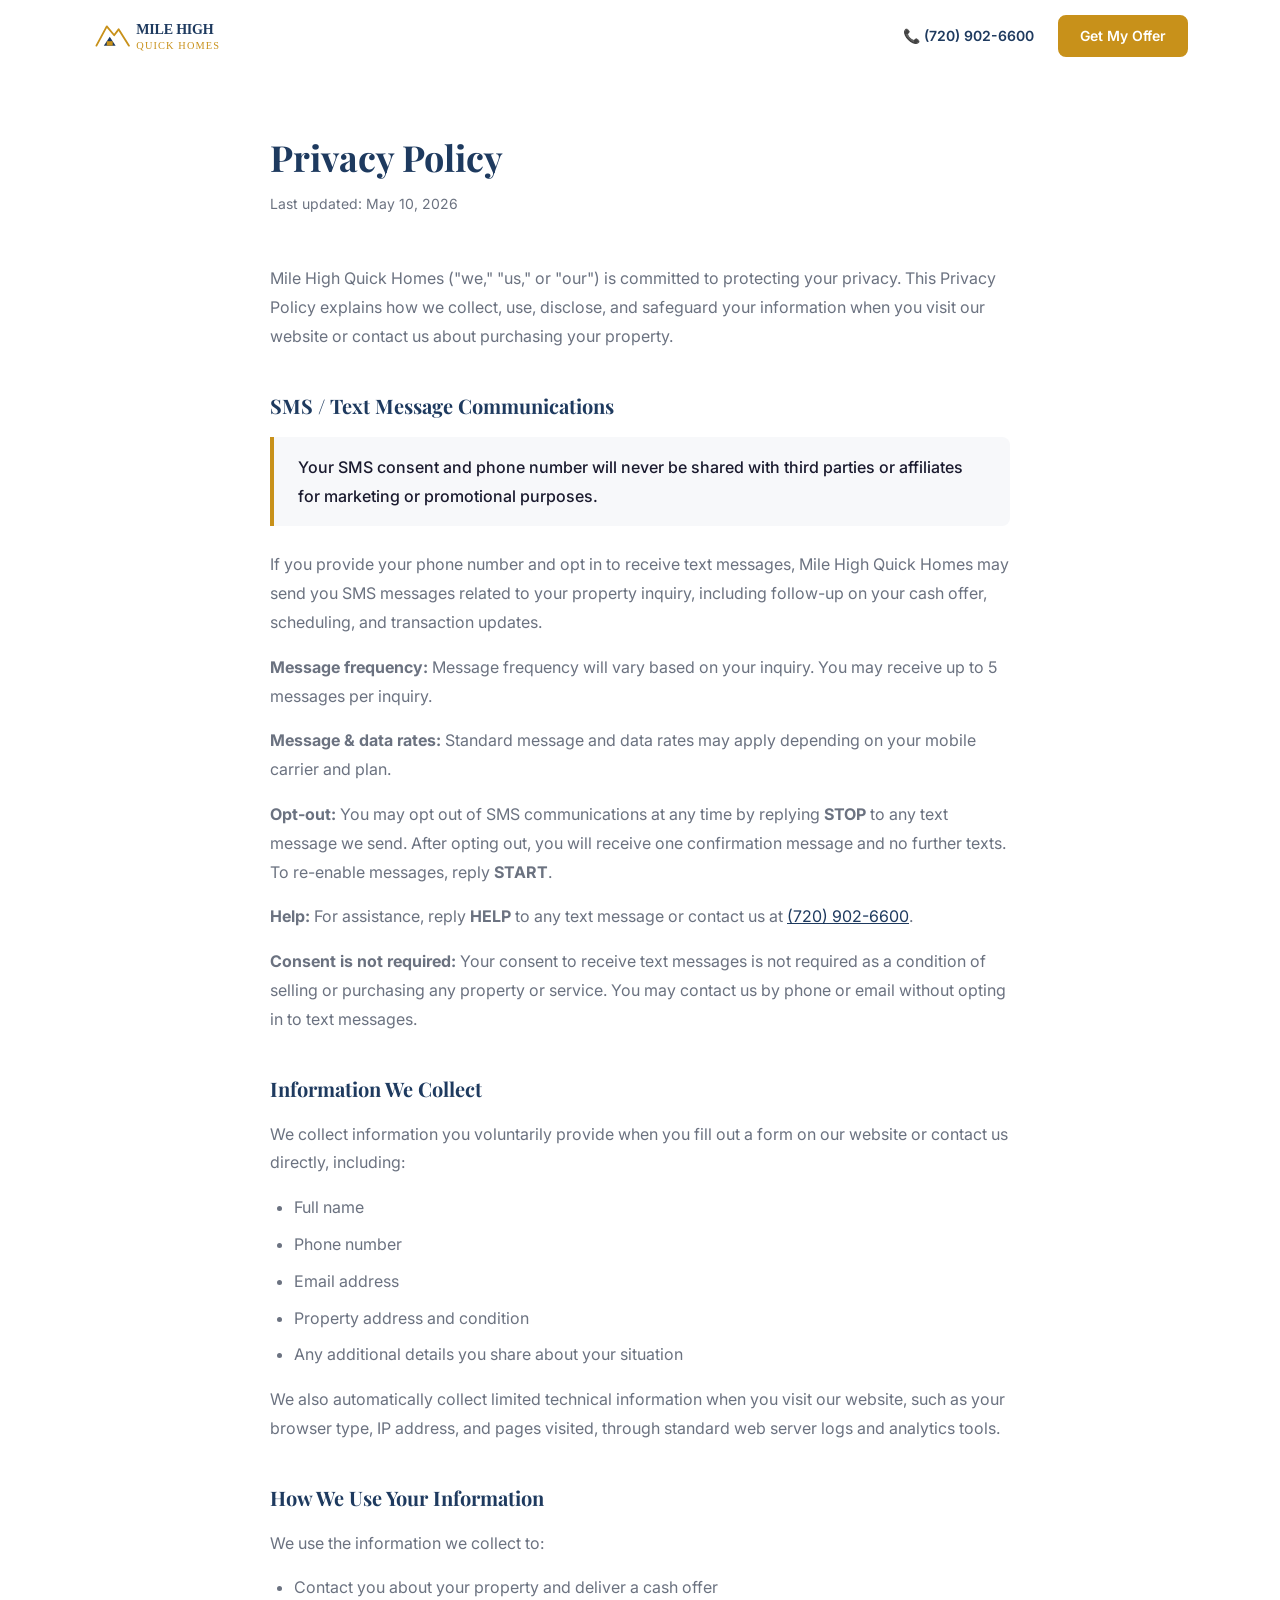
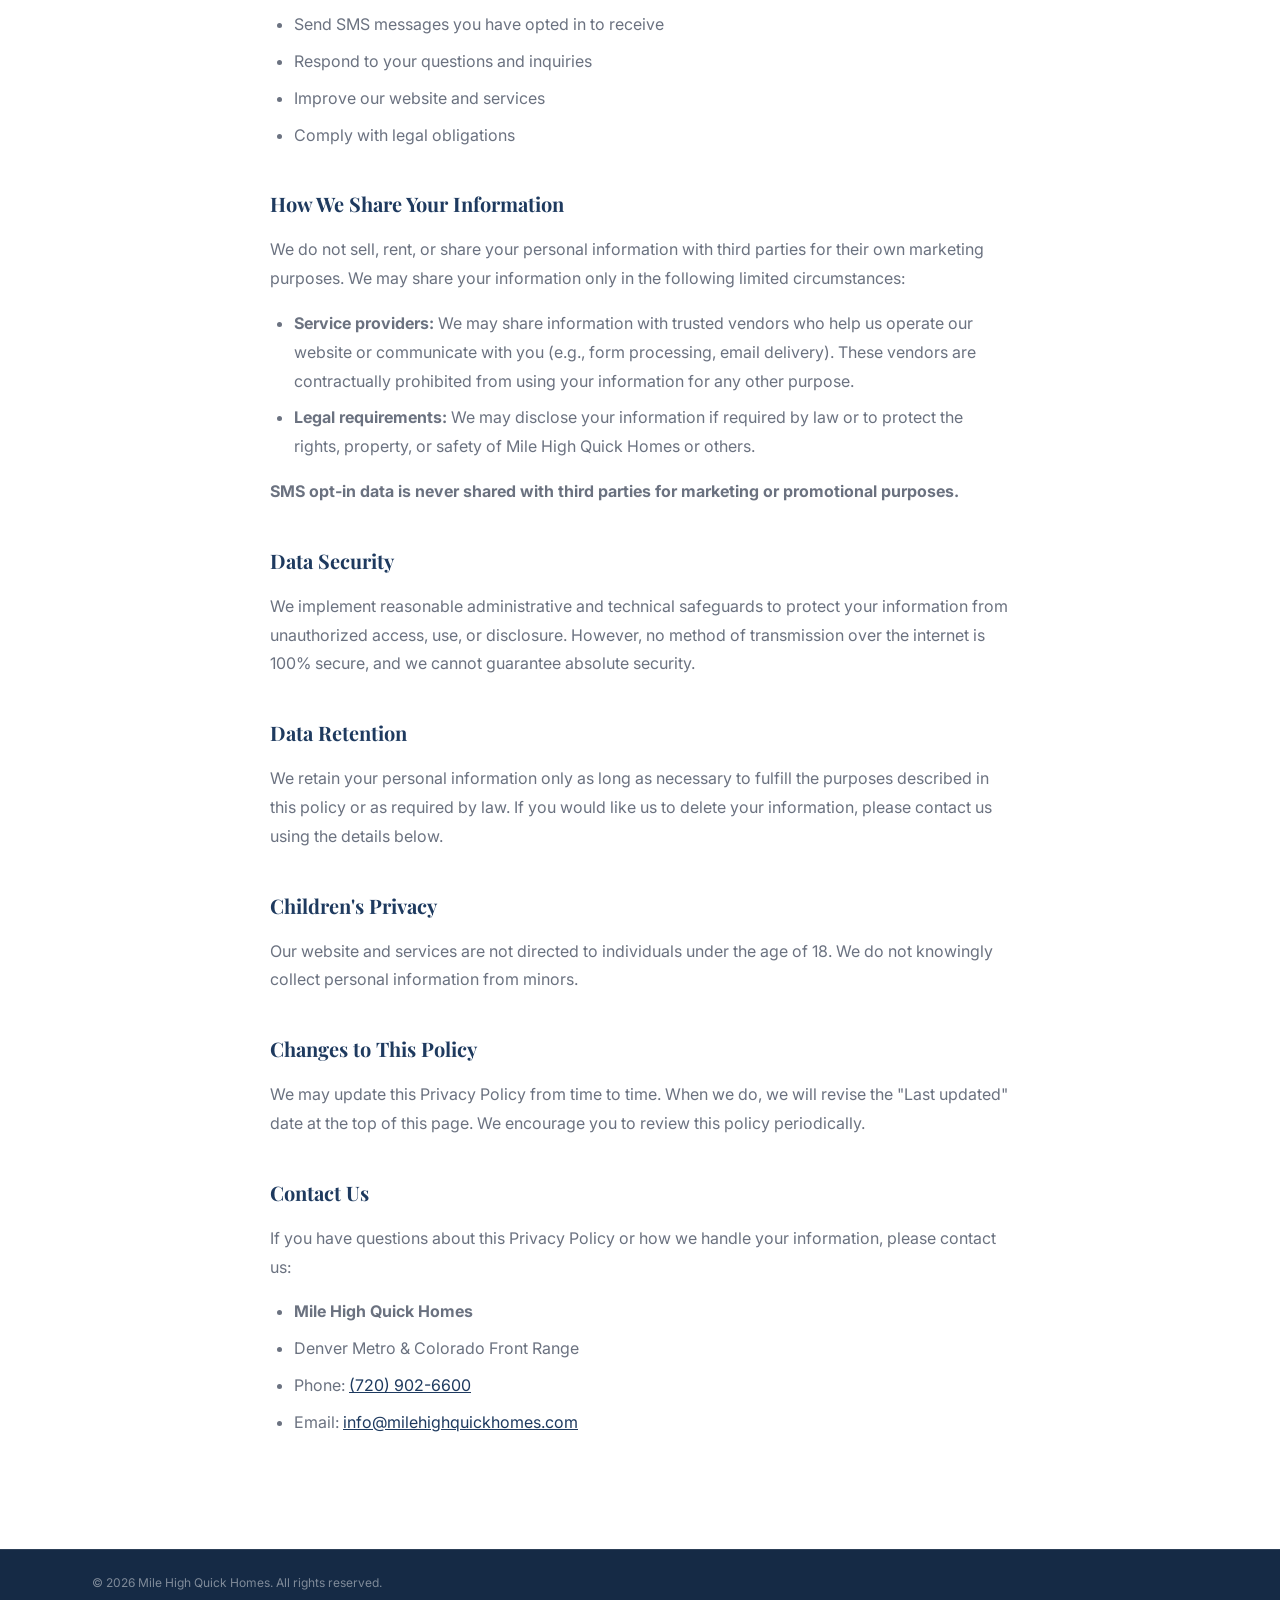
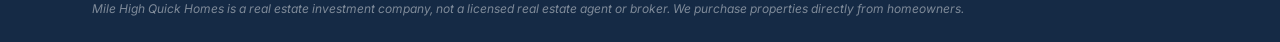
==== privacy-policy.html @ e39b9f35 "Add SMS opt-in checkbox, Privacy Policy, and Terms & Conditions for A2P registration Co-Authored-By:" ====
<!DOCTYPE html>
<html lang="en">
<head>
  <meta charset="UTF-8">
  <meta name="viewport" content="width=device-width, initial-scale=1">

  <title>Privacy Policy | Mile High Quick Homes</title>
  <meta name="description" content="Privacy Policy for Mile High Quick Homes. Learn how we collect, use, and protect your personal information.">
  <meta name="robots" content="noindex, nofollow">

  <link rel="canonical" href="https://www.milehighquickhomes.com/privacy-policy.html">
  <link rel="icon" type="image/png" href="/images/favicon-32x32.png" sizes="32x32">
  <link rel="apple-touch-icon" href="/images/apple-touch-icon.png">

  <link rel="preconnect" href="https://fonts.googleapis.com">
  <link rel="preconnect" href="https://fonts.gstatic.com" crossorigin>
  <link rel="stylesheet" href="https://fonts.googleapis.com/css2?family=Playfair+Display:wght@600;700&family=Inter:wght@400;500;600&display=swap">

  <link rel="stylesheet" href="css/reset.css">
  <link rel="stylesheet" href="css/variables.css">
  <link rel="stylesheet" href="css/main.css">

  <style>
    .policy-page {
      padding-top: calc(var(--nav-height) + var(--space-16));
      padding-bottom: var(--space-24);
    }

    .policy-content {
      max-width: 740px;
      margin-inline: auto;
    }

    .policy-content h1 {
      font-family: var(--font-heading);
      font-size: var(--text-4xl);
      color: var(--color-primary);
      margin-bottom: var(--space-3);
      line-height: 1.2;
    }

    .policy-content .last-updated {
      font-size: var(--text-sm);
      color: var(--color-text-light);
      margin-bottom: var(--space-12);
    }

    .policy-content h2 {
      font-family: var(--font-heading);
      font-size: var(--text-xl);
      color: var(--color-primary);
      margin-top: var(--space-10);
      margin-bottom: var(--space-4);
    }

    .policy-content p,
    .policy-content li {
      font-size: var(--text-base);
      color: var(--color-text-light);
      line-height: 1.8;
      margin-bottom: var(--space-4);
    }

    .policy-content ul {
      padding-left: var(--space-6);
      margin-bottom: var(--space-4);
    }

    .policy-content li {
      margin-bottom: var(--space-2);
    }

    .policy-content a {
      color: var(--color-primary);
      text-decoration: underline;
    }

    .policy-highlight {
      background-color: var(--color-bg-alt);
      border-left: 4px solid var(--color-accent);
      padding: var(--space-4) var(--space-6);
      border-radius: 0 var(--radius-md) var(--radius-md) 0;
      margin-bottom: var(--space-6);
    }

    .policy-highlight p {
      margin-bottom: 0;
      font-weight: 500;
      color: var(--color-text);
    }
  </style>
</head>

<body>

  <header id="main-nav" class="nav">
    <div class="container nav__inner">
      <a href="/" class="nav__logo">
        <img src="images/logo.svg" alt="Mile High Quick Homes logo" width="200" height="48">
      </a>
      <div class="nav__spacer"></div>
      <a href="tel:+17209026600" class="nav__phone" aria-label="Call us at 720-902-6600">
        📞&nbsp;(720) 902-6600
      </a>
      <a href="/#get-offer" class="btn btn--primary nav__cta">Get My Offer</a>
    </div>
  </header>

  <main>
    <div class="policy-page">
      <div class="container">
        <div class="policy-content">

          <h1>Privacy Policy</h1>
          <p class="last-updated">Last updated: May 10, 2026</p>

          <p>Mile High Quick Homes ("we," "us," or "our") is committed to protecting your privacy. This Privacy Policy explains how we collect, use, disclose, and safeguard your information when you visit our website or contact us about purchasing your property.</p>

          <!-- ── SMS CONSENT ── -->
          <h2>SMS / Text Message Communications</h2>

          <div class="policy-highlight">
            <p>Your SMS consent and phone number will never be shared with third parties or affiliates for marketing or promotional purposes.</p>
          </div>

          <p>If you provide your phone number and opt in to receive text messages, Mile High Quick Homes may send you SMS messages related to your property inquiry, including follow-up on your cash offer, scheduling, and transaction updates.</p>

          <p><strong>Message frequency:</strong> Message frequency will vary based on your inquiry. You may receive up to 5 messages per inquiry.</p>

          <p><strong>Message &amp; data rates:</strong> Standard message and data rates may apply depending on your mobile carrier and plan.</p>

          <p><strong>Opt-out:</strong> You may opt out of SMS communications at any time by replying <strong>STOP</strong> to any text message we send. After opting out, you will receive one confirmation message and no further texts. To re-enable messages, reply <strong>START</strong>.</p>

          <p><strong>Help:</strong> For assistance, reply <strong>HELP</strong> to any text message or contact us at <a href="tel:+17209026600">(720) 902-6600</a>.</p>

          <p><strong>Consent is not required:</strong> Your consent to receive text messages is not required as a condition of selling or purchasing any property or service. You may contact us by phone or email without opting in to text messages.</p>

          <!-- ── DATA COLLECTED ── -->
          <h2>Information We Collect</h2>

          <p>We collect information you voluntarily provide when you fill out a form on our website or contact us directly, including:</p>

          <ul>
            <li>Full name</li>
            <li>Phone number</li>
            <li>Email address</li>
            <li>Property address and condition</li>
            <li>Any additional details you share about your situation</li>
          </ul>

          <p>We also automatically collect limited technical information when you visit our website, such as your browser type, IP address, and pages visited, through standard web server logs and analytics tools.</p>

          <!-- ── HOW WE USE IT ── -->
          <h2>How We Use Your Information</h2>

          <p>We use the information we collect to:</p>

          <ul>
            <li>Contact you about your property and deliver a cash offer</li>
            <li>Send SMS messages you have opted in to receive</li>
            <li>Respond to your questions and inquiries</li>
            <li>Improve our website and services</li>
            <li>Comply with legal obligations</li>
          </ul>

          <!-- ── SHARING ── -->
          <h2>How We Share Your Information</h2>

          <p>We do not sell, rent, or share your personal information with third parties for their own marketing purposes. We may share your information only in the following limited circumstances:</p>

          <ul>
            <li><strong>Service providers:</strong> We may share information with trusted vendors who help us operate our website or communicate with you (e.g., form processing, email delivery). These vendors are contractually prohibited from using your information for any other purpose.</li>
            <li><strong>Legal requirements:</strong> We may disclose your information if required by law or to protect the rights, property, or safety of Mile High Quick Homes or others.</li>
          </ul>

          <p><strong>SMS opt-in data is never shared with third parties for marketing or promotional purposes.</strong></p>

          <!-- ── DATA SECURITY ── -->
          <h2>Data Security</h2>

          <p>We implement reasonable administrative and technical safeguards to protect your information from unauthorized access, use, or disclosure. However, no method of transmission over the internet is 100% secure, and we cannot guarantee absolute security.</p>

          <!-- ── RETENTION ── -->
          <h2>Data Retention</h2>

          <p>We retain your personal information only as long as necessary to fulfill the purposes described in this policy or as required by law. If you would like us to delete your information, please contact us using the details below.</p>

          <!-- ── CHILDREN ── -->
          <h2>Children's Privacy</h2>

          <p>Our website and services are not directed to individuals under the age of 18. We do not knowingly collect personal information from minors.</p>

          <!-- ── CHANGES ── -->
          <h2>Changes to This Policy</h2>

          <p>We may update this Privacy Policy from time to time. When we do, we will revise the "Last updated" date at the top of this page. We encourage you to review this policy periodically.</p>

          <!-- ── CONTACT ── -->
          <h2>Contact Us</h2>

          <p>If you have questions about this Privacy Policy or how we handle your information, please contact us:</p>

          <ul>
            <li><strong>Mile High Quick Homes</strong></li>
            <li>Denver Metro &amp; Colorado Front Range</li>
            <li>Phone: <a href="tel:+17209026600">(720) 902-6600</a></li>
            <li>Email: <a href="mailto:info@milehighquickhomes.com">info@milehighquickhomes.com</a></li>
          </ul>

        </div>
      </div>
    </div>
  </main>

  <footer class="footer">
    <div class="footer__bottom">
      <div class="container">
        <p>&copy; 2026 Mile High Quick Homes. All rights reserved.</p>
        <p class="footer__disclaimer">
          Mile High Quick Homes is a real estate investment company, not a licensed real estate agent or broker.
          We purchase properties directly from homeowners.
        </p>
      </div>
    </div>
  </footer>

</body>
</html>
---- css/variables.css ----
:root {
  /* Brand Colors */
  --color-primary:       #1E3A5F;
  --color-primary-dark:  #152A45;
  --color-accent:        #C8911A;
  --color-accent-dark:   #A87516;
  --color-accent-light:  #E8B84B;

  /* Neutral Colors */
  --color-text:          #1A1A2E;
  --color-text-light:    #6B7280;
  --color-text-inverse:  #FFFFFF;
  --color-bg:            #FFFFFF;
  --color-bg-alt:        #F7F8FA;
  --color-bg-dark:       #1E3A5F;
  --color-border:        #E5E7EB;
  --color-success:       #15803D;
  --color-error:         #DC2626;

  /* Typography */
  --font-heading: 'Playfair Display', Georgia, 'Times New Roman', serif;
  --font-body:    'Inter', system-ui, -apple-system, BlinkMacSystemFont, sans-serif;

  /* Font Sizes */
  --text-xs:   0.75rem;
  --text-sm:   0.875rem;
  --text-base: 1rem;
  --text-lg:   1.125rem;
  --text-xl:   1.25rem;
  --text-2xl:  1.5rem;
  --text-3xl:  1.875rem;
  --text-4xl:  2.25rem;
  --text-5xl:  3rem;
  --text-6xl:  3.75rem;

  /* Spacing */
  --space-1:  0.25rem;
  --space-2:  0.5rem;
  --space-3:  0.75rem;
  --space-4:  1rem;
  --space-5:  1.25rem;
  --space-6:  1.5rem;
  --space-8:  2rem;
  --space-10: 2.5rem;
  --space-12: 3rem;
  --space-16: 4rem;
  --space-20: 5rem;
  --space-24: 6rem;

  /* Layout */
  --container-max: 1160px;
  --nav-height:    72px;

  /* Shadows */
  --shadow-sm:  0 1px 3px rgba(0, 0, 0, 0.08);
  --shadow-md:  0 4px 16px rgba(0, 0, 0, 0.10);
  --shadow-lg:  0 8px 32px rgba(0, 0, 0, 0.14);
  --shadow-xl:  0 16px 48px rgba(0, 0, 0, 0.18);

  /* Border Radius */
  --radius-sm: 4px;
  --radius-md: 8px;
  --radius-lg: 12px;
  --radius-xl: 20px;

  /* Transitions */
  --transition-fast: 0.15s ease;
  --transition:      0.25s ease;
  --transition-slow: 0.4s ease;
}
---- css/main.css ----
/* ============================================================
   BASE STYLES
   ============================================================ */

body {
  font-family: var(--font-body);
  font-size: var(--text-base);
  color: var(--color-text);
  background-color: var(--color-bg);
}

/* ============================================================
   LAYOUT UTILITIES
   ============================================================ */

.container {
  width: 100%;
  max-width: var(--container-max);
  margin-inline: auto;
  padding-inline: var(--space-6);
}

@media (min-width: 768px) {
  .container {
    padding-inline: var(--space-8);
  }
}

.section {
  padding-block: var(--space-16);
}

@media (min-width: 768px) {
  .section {
    padding-block: var(--space-24);
  }
}

.section--alt {
  background-color: var(--color-bg-alt);
}

.section--dark {
  background-color: var(--color-primary);
  color: var(--color-text-inverse);
}

/* ============================================================
   TYPOGRAPHY
   ============================================================ */

.section-title {
  font-family: var(--font-heading);
  font-size: var(--text-3xl);
  font-weight: 700;
  color: var(--color-primary);
  text-align: center;
  line-height: 1.2;
  margin-bottom: var(--space-4);
}

.section-title--light {
  color: var(--color-text-inverse);
}

@media (min-width: 768px) {
  .section-title {
    font-size: var(--text-4xl);
  }
}

.section-subtitle {
  font-size: var(--text-lg);
  color: var(--color-text-light);
  text-align: center;
  max-width: 600px;
  margin-inline: auto;
  margin-bottom: var(--space-12);
}

.section-subtitle--light {
  color: rgba(255, 255, 255, 0.8);
}

.section-subtitle a {
  color: var(--color-accent-light);
}

.visually-hidden {
  position: absolute;
  width: 1px;
  height: 1px;
  padding: 0;
  margin: -1px;
  overflow: hidden;
  clip: rect(0, 0, 0, 0);
  white-space: nowrap;
  border: 0;
}

/* ============================================================
   BUTTONS
   ============================================================ */

.btn {
  display: inline-flex;
  align-items: center;
  justify-content: center;
  gap: var(--space-2);
  padding: var(--space-4) var(--space-8);
  border-radius: var(--radius-md);
  font-family: var(--font-body);
  font-size: var(--text-base);
  font-weight: 600;
  line-height: 1;
  text-decoration: none;
  cursor: pointer;
  border: 2px solid transparent;
  transition: background-color var(--transition), color var(--transition),
              border-color var(--transition), box-shadow var(--transition),
              transform var(--transition-fast);
  white-space: nowrap;
}

.btn:hover {
  transform: translateY(-2px);
  box-shadow: var(--shadow-md);
}

.btn:active {
  transform: translateY(0);
}

.btn--primary {
  background-color: var(--color-accent);
  color: white;
  border-color: var(--color-accent);
}

.btn--primary:hover {
  background-color: var(--color-accent-dark);
  border-color: var(--color-accent-dark);
}

.btn--outline {
  background-color: transparent;
  color: white;
  border-color: rgba(255, 255, 255, 0.6);
}

.btn--outline:hover {
  background-color: white;
  color: var(--color-primary);
  border-color: white;
}

.btn--full {
  display: flex;
  width: 100%;
}

.btn--large {
  padding: var(--space-5) var(--space-8);
  font-size: var(--text-lg);
}

/* ============================================================
   NAVIGATION
   ============================================================ */

.nav {
  position: fixed;
  top: 0;
  left: 0;
  right: 0;
  z-index: 100;
  height: var(--nav-height);
  background-color: white;
  border-bottom: 1px solid transparent;
  transition: border-color var(--transition), box-shadow var(--transition);
}

.nav.scrolled {
  border-bottom-color: var(--color-border);
  box-shadow: var(--shadow-sm);
}

.nav__inner {
  height: 100%;
  display: flex;
  align-items: center;
  gap: var(--space-6);
}

.nav__logo {
  flex-shrink: 0;
  line-height: 0;
}

.nav__logo img {
  height: 40px;
  width: auto;
}

.nav__links {
  display: none;
  gap: var(--space-6);
  margin-left: var(--space-4);
}

@media (min-width: 1024px) {
  .nav__links {
    display: flex;
  }
}

.nav__links a {
  font-size: var(--text-sm);
  font-weight: 500;
  color: var(--color-text);
  text-decoration: none;
  transition: color var(--transition-fast);
}

.nav__links a:hover {
  color: var(--color-primary);
}

.nav__spacer {
  flex: 1;
}

.nav__phone {
  display: none;
  font-weight: 600;
  font-size: var(--text-sm);
  color: var(--color-primary);
  text-decoration: none;
  gap: var(--space-2);
  align-items: center;
  white-space: nowrap;
}

@media (min-width: 768px) {
  .nav__phone {
    display: flex;
  }
}

.nav__cta {
  display: none;
  padding: var(--space-3) var(--space-5);
  font-size: var(--text-sm);
}

@media (min-width: 640px) {
  .nav__cta {
    display: inline-flex;
  }
}

.nav__hamburger {
  display: flex;
  flex-direction: column;
  gap: 5px;
  background: none;
  border: none;
  cursor: pointer;
  padding: var(--space-2);
  margin-left: auto;
}

@media (min-width: 1024px) {
  .nav__hamburger {
    display: none;
  }
}

.nav__hamburger span {
  display: block;
  width: 24px;
  height: 2px;
  background-color: var(--color-primary);
  border-radius: 2px;
  transition: transform var(--transition), opacity var(--transition);
}

/* ============================================================
   MOBILE NAV OVERLAY
   ============================================================ */

.nav-overlay {
  position: fixed;
  inset: 0;
  z-index: 200;
  background-color: var(--color-primary);
  display: flex;
  flex-direction: column;
  align-items: center;
  justify-content: center;
  gap: var(--space-6);
  padding: var(--space-8);
  opacity: 0;
  visibility: hidden;
  pointer-events: none;
  transform: translateY(-8px);
  transition: opacity var(--transition), transform var(--transition),
              visibility 0s var(--transition);
}

.nav-overlay.is-open {
  opacity: 1;
  visibility: visible;
  pointer-events: all;
  transform: translateY(0);
  transition: opacity var(--transition), transform var(--transition),
              visibility 0s;
}

.nav-overlay__close {
  position: absolute;
  top: var(--space-6);
  right: var(--space-6);
  background: none;
  border: none;
  color: white;
  font-size: var(--text-2xl);
  cursor: pointer;
  line-height: 1;
  padding: var(--space-2);
}

.nav-overlay__links {
  display: flex;
  flex-direction: column;
  align-items: center;
  gap: var(--space-6);
  list-style: none;
}

.nav-overlay__links a {
  font-family: var(--font-heading);
  font-size: var(--text-2xl);
  color: white;
  text-decoration: none;
  transition: color var(--transition-fast);
}

.nav-overlay__links a:hover {
  color: var(--color-accent-light);
}

.nav-overlay__phone {
  font-size: var(--text-xl);
  color: var(--color-accent-light);
  font-weight: 600;
  text-decoration: none;
  margin-top: var(--space-4);
}

/* ============================================================
   HERO SECTION
   ============================================================ */

.hero {
  min-height: 100vh;
  padding-top: calc(var(--nav-height) + var(--space-12));
  padding-bottom: var(--space-16);
  background: linear-gradient(150deg, #0d2240 0%, #1E3A5F 45%, #1a4a8a 100%);
  position: relative;
  overflow: hidden;
  display: flex;
  align-items: center;
}

.hero::before {
  content: '';
  position: absolute;
  inset: 0;
  background: url('../images/hero-bg.jpg') center/cover no-repeat;
  opacity: 0.15;
}

.hero__inner {
  position: relative;
  z-index: 1;
  display: grid;
  gap: var(--space-12);
  align-items: center;
}

@media (min-width: 1024px) {
  .hero__inner {
    grid-template-columns: 1fr 480px;
    gap: var(--space-16);
  }
}

.hero__content {
  color: white;
}

.hero__eyebrow {
  display: inline-block;
  background-color: var(--color-accent);
  color: white;
  font-size: var(--text-sm);
  font-weight: 600;
  letter-spacing: 0.08em;
  text-transform: uppercase;
  padding: var(--space-1) var(--space-4);
  border-radius: var(--radius-sm);
  margin-bottom: var(--space-4);
}

.hero__title {
  font-family: var(--font-heading);
  font-size: var(--text-4xl);
  font-weight: 700;
  line-height: 1.15;
  margin-bottom: var(--space-6);
  color: white;
}

@media (min-width: 768px) {
  .hero__title {
    font-size: var(--text-5xl);
  }
}

@media (min-width: 1024px) {
  .hero__title {
    font-size: var(--text-6xl);
  }
}

.hero__subtitle {
  font-size: var(--text-lg);
  color: rgba(255, 255, 255, 0.85);
  line-height: 1.6;
  margin-bottom: var(--space-8);
  max-width: 560px;
}

.hero__badges {
  display: flex;
  flex-wrap: wrap;
  gap: var(--space-3);
  margin-top: var(--space-8);
}

.badge {
  display: inline-flex;
  align-items: center;
  gap: var(--space-2);
  background-color: rgba(255, 255, 255, 0.12);
  color: white;
  border: 1px solid rgba(255, 255, 255, 0.25);
  border-radius: var(--radius-xl);
  padding: var(--space-2) var(--space-4);
  font-size: var(--text-sm);
  font-weight: 500;
  backdrop-filter: blur(4px);
}

/* Hero form card */
.hero__form-card {
  background-color: white;
  border-radius: var(--radius-xl);
  padding: var(--space-8);
  box-shadow: var(--shadow-xl);
}

.hero__form-title {
  font-family: var(--font-heading);
  font-size: var(--text-xl);
  color: var(--color-primary);
  margin-bottom: var(--space-2);
  text-align: center;
}

.hero__form-subtitle {
  font-size: var(--text-sm);
  color: var(--color-text-light);
  text-align: center;
  margin-bottom: var(--space-6);
}

/* ============================================================
   FORMS (shared)
   ============================================================ */

.form-group {
  margin-bottom: var(--space-4);
}

.form-label {
  display: block;
  font-size: var(--text-sm);
  font-weight: 600;
  color: var(--color-text);
  margin-bottom: var(--space-2);
}

.form-label--light {
  color: rgba(255, 255, 255, 0.9);
}

.form-input {
  width: 100%;
  padding: var(--space-4);
  border: 1.5px solid var(--color-border);
  border-radius: var(--radius-md);
  font-size: var(--text-base);
  color: var(--color-text);
  background-color: white;
  transition: border-color var(--transition-fast), box-shadow var(--transition-fast);
  -webkit-appearance: none;
}

.form-input:focus {
  outline: none;
  border-color: var(--color-primary);
  box-shadow: 0 0 0 3px rgba(30, 58, 95, 0.12);
}

.form-input::placeholder {
  color: #9CA3AF;
}

.form-select {
  cursor: pointer;
  background-image: url("data:image/svg+xml,%3Csvg xmlns='http://www.w3.org/2000/svg' viewBox='0 0 20 20' fill='%236B7280'%3E%3Cpath fill-rule='evenodd' d='M5.23 7.21a.75.75 0 011.06.02L10 11.168l3.71-3.938a.75.75 0 111.08 1.04l-4.25 4.5a.75.75 0 01-1.08 0l-4.25-4.5a.75.75 0 01.02-1.06z' clip-rule='evenodd'/%3E%3C/svg%3E");
  background-repeat: no-repeat;
  background-position: right var(--space-4) center;
  background-size: 18px;
  padding-right: var(--space-10);
}

.form-textarea {
  min-height: 100px;
  resize: vertical;
}

.form-row {
  display: grid;
  gap: var(--space-4);
}

@media (min-width: 640px) {
  .form-row {
    grid-template-columns: 1fr 1fr;
  }
}

.form-error {
  display: block;
  margin-top: var(--space-3);
  font-size: var(--text-sm);
  color: var(--color-error);
  padding: var(--space-3) var(--space-4);
  background-color: #FEF2F2;
  border-radius: var(--radius-md);
  border: 1px solid #FECACA;
}

.form-error--light a,
.form-error--light {
  color: #FCA5A5;
  background-color: rgba(220, 38, 38, 0.12);
  border-color: rgba(220, 38, 38, 0.3);
}

.form-privacy {
  margin-top: var(--space-4);
  font-size: var(--text-xs);
  color: rgba(255, 255, 255, 0.55);
  text-align: center;
}

.optional {
  font-weight: 400;
  color: var(--color-text-light);
  font-size: var(--text-xs);
}

.form-group--checkbox {
  margin-bottom: var(--space-4);
}

.form-checkbox-label {
  display: flex;
  align-items: flex-start;
  gap: var(--space-3);
  cursor: pointer;
  font-size: var(--text-xs);
  color: var(--color-text-light);
  line-height: 1.5;
}

.form-checkbox-label--light {
  color: rgba(255, 255, 255, 0.65);
}

.form-checkbox {
  flex-shrink: 0;
  width: 16px;
  height: 16px;
  margin-top: 2px;
  accent-color: var(--color-accent);
  cursor: pointer;
}

/* ============================================================
   HOW IT WORKS
   ============================================================ */

.steps {
  display: grid;
  gap: var(--space-8);
  position: relative;
}

@media (min-width: 768px) {
  .steps {
    grid-template-columns: repeat(3, 1fr);
    gap: var(--space-6);
  }

  .steps::before {
    content: '';
    position: absolute;
    top: 28px;
    left: calc(16.67% + 20px);
    right: calc(16.67% + 20px);
    height: 2px;
    background: linear-gradient(to right, var(--color-accent), var(--color-accent));
    z-index: 0;
  }
}

.step {
  text-align: center;
  padding: var(--space-6);
  position: relative;
  z-index: 1;
}

.step__number {
  width: 56px;
  height: 56px;
  border-radius: 50%;
  background-color: var(--color-accent);
  color: white;
  font-size: var(--text-2xl);
  font-weight: 700;
  font-family: var(--font-heading);
  display: flex;
  align-items: center;
  justify-content: center;
  margin: 0 auto var(--space-5);
  box-shadow: 0 0 0 6px rgba(200, 145, 26, 0.15);
}

.step h3 {
  font-family: var(--font-heading);
  font-size: var(--text-xl);
  color: var(--color-primary);
  margin-bottom: var(--space-3);
}

.step p {
  color: var(--color-text-light);
  line-height: 1.6;
}

/* ============================================================
   WHY CHOOSE US
   ============================================================ */

.benefits {
  display: grid;
  gap: var(--space-5);
  margin-bottom: var(--space-16);
}

@media (min-width: 640px) {
  .benefits {
    grid-template-columns: repeat(2, 1fr);
  }
}

@media (min-width: 1024px) {
  .benefits {
    grid-template-columns: repeat(3, 1fr);
  }
}

.benefit-card {
  background-color: white;
  border-radius: var(--radius-lg);
  padding: var(--space-6);
  box-shadow: var(--shadow-sm);
  border: 1px solid var(--color-border);
  transition: box-shadow var(--transition), transform var(--transition);
}

.benefit-card:hover {
  box-shadow: var(--shadow-md);
  transform: translateY(-2px);
}

.benefit-card__icon {
  font-size: 2rem;
  margin-bottom: var(--space-4);
}

.benefit-card h3 {
  font-family: var(--font-heading);
  font-size: var(--text-lg);
  color: var(--color-primary);
  margin-bottom: var(--space-3);
}

.benefit-card p {
  font-size: var(--text-sm);
  color: var(--color-text-light);
  line-height: 1.6;
}

/* Comparison table */
.comparison-heading {
  font-family: var(--font-heading);
  font-size: var(--text-2xl);
  color: var(--color-primary);
  text-align: center;
  margin-bottom: var(--space-6);
}

.comparison-wrapper {
  overflow-x: auto;
  border-radius: var(--radius-lg);
  box-shadow: var(--shadow-md);
  border: 1px solid var(--color-border);
}

.comparison {
  width: 100%;
  border-collapse: collapse;
  font-size: var(--text-sm);
  background-color: white;
}

.comparison th,
.comparison td {
  padding: var(--space-4) var(--space-5);
  text-align: left;
  border-bottom: 1px solid var(--color-border);
}

.comparison thead th {
  background-color: var(--color-bg-alt);
  font-weight: 700;
  color: var(--color-text);
  font-size: var(--text-base);
  white-space: nowrap;
}

.comparison tbody tr:last-child td {
  border-bottom: none;
}

.comparison tbody tr:hover td {
  background-color: var(--color-bg-alt);
}

.comparison__highlight {
  background-color: rgba(30, 58, 95, 0.04) !important;
  color: var(--color-primary);
  font-weight: 600;
}

.comparison thead .comparison__highlight {
  background-color: var(--color-primary) !important;
  color: white;
}

/* ============================================================
   TESTIMONIALS
   ============================================================ */

.testimonials {
  display: grid;
  gap: var(--space-6);
  margin-bottom: var(--space-12);
}

@media (min-width: 768px) {
  .testimonials {
    grid-template-columns: repeat(3, 1fr);
  }
}

.testimonial {
  background-color: white;
  border-radius: var(--radius-lg);
  padding: var(--space-8);
  box-shadow: var(--shadow-sm);
  border: 1px solid var(--color-border);
  display: flex;
  flex-direction: column;
  gap: var(--space-4);
}

.testimonial__stars {
  color: var(--color-accent);
  font-size: var(--text-lg);
  letter-spacing: 2px;
}

.testimonial blockquote {
  font-size: var(--text-base);
  color: var(--color-text);
  line-height: 1.7;
  font-style: italic;
  flex: 1;
}

.testimonial cite {
  font-size: var(--text-sm);
  font-weight: 600;
  color: var(--color-primary);
  font-style: normal;
}

/* Trust badge row */
.trust-badges {
  display: flex;
  flex-wrap: wrap;
  justify-content: center;
  gap: var(--space-4);
}

.trust-badge {
  display: inline-flex;
  align-items: center;
  gap: var(--space-2);
  background-color: var(--color-bg-alt);
  color: var(--color-text);
  border: 1px solid var(--color-border);
  border-radius: var(--radius-md);
  padding: var(--space-3) var(--space-5);
  font-size: var(--text-sm);
  font-weight: 600;
}

/* ============================================================
   ABOUT SECTION
   ============================================================ */

.about {
  display: grid;
  gap: var(--space-12);
  align-items: center;
}

@media (min-width: 1024px) {
  .about {
    grid-template-columns: 1fr 1fr;
    gap: var(--space-16);
  }
}

.about__image img {
  border-radius: var(--radius-xl);
  box-shadow: var(--shadow-lg);
  width: 100%;
  height: 360px;
  object-fit: cover;
  background-color: var(--color-border);
}

.about__content h2 {
  font-family: var(--font-heading);
  font-size: var(--text-3xl);
  color: var(--color-primary);
  line-height: 1.2;
  margin-bottom: var(--space-5);
}

@media (min-width: 768px) {
  .about__content h2 {
    font-size: var(--text-4xl);
  }
}

.about__content p {
  color: var(--color-text-light);
  line-height: 1.7;
  margin-bottom: var(--space-4);
}

.about__content p strong {
  color: var(--color-text);
}

.about__content .btn {
  margin-top: var(--space-4);
}

/* ============================================================
   FAQ SECTION
   ============================================================ */

.faq-list {
  max-width: 780px;
  margin-inline: auto;
  display: flex;
  flex-direction: column;
  gap: var(--space-3);
}

.faq-item {
  border: 1px solid var(--color-border);
  border-radius: var(--radius-md);
  background-color: white;
  overflow: hidden;
}

.faq-question {
  display: flex;
  align-items: center;
  justify-content: space-between;
  width: 100%;
  padding: var(--space-5) var(--space-6);
  background: none;
  border: none;
  cursor: pointer;
  text-align: left;
  font-size: var(--text-base);
  font-weight: 600;
  color: var(--color-primary);
  gap: var(--space-4);
  transition: background-color var(--transition-fast);
}

.faq-question:hover {
  background-color: var(--color-bg-alt);
}

.faq-question[aria-expanded="true"] {
  background-color: var(--color-bg-alt);
}

.faq-icon {
  flex-shrink: 0;
  font-size: var(--text-xl);
  font-weight: 300;
  color: var(--color-accent);
  transition: transform var(--transition);
  line-height: 1;
}

.faq-question[aria-expanded="true"] .faq-icon {
  transform: rotate(45deg);
}

.faq-answer {
  max-height: 0;
  overflow: hidden;
  transition: max-height var(--transition-slow);
}

.faq-answer__inner {
  padding: 0 var(--space-6) var(--space-5);
  color: var(--color-text-light);
  line-height: 1.7;
}

/* ============================================================
   FULL FORM SECTION
   ============================================================ */

.full-form {
  max-width: 680px;
  margin-inline: auto;
}

.full-form .btn--primary {
  margin-top: var(--space-2);
}

/* ============================================================
   FOOTER
   ============================================================ */

.footer {
  background-color: var(--color-primary-dark);
  color: rgba(255, 255, 255, 0.75);
}

.footer__inner {
  display: grid;
  gap: var(--space-10);
  padding-block: var(--space-12);
}

@media (min-width: 768px) {
  .footer__inner {
    grid-template-columns: 1fr 1fr;
    align-items: start;
  }
}

.footer__brand img {
  margin-bottom: var(--space-4);
}

.footer__brand p {
  font-size: var(--text-sm);
  line-height: 1.6;
  max-width: 280px;
}

.footer__links {
  display: grid;
  gap: var(--space-6);
}

@media (min-width: 480px) {
  .footer__links {
    grid-template-columns: auto 1fr;
  }
}

.footer__contact p {
  font-size: var(--text-sm);
  margin-bottom: var(--space-2);
}

.footer__contact a {
  color: var(--color-accent-light);
  text-decoration: none;
  font-weight: 600;
}

.footer__contact a:hover {
  text-decoration: underline;
}

.footer__nav {
  display: flex;
  flex-direction: column;
  gap: var(--space-3);
}

.footer__nav a {
  font-size: var(--text-sm);
  color: rgba(255, 255, 255, 0.65);
  text-decoration: none;
  transition: color var(--transition-fast);
}

.footer__nav a:hover {
  color: white;
}

.footer__bottom {
  border-top: 1px solid rgba(255, 255, 255, 0.1);
  padding-block: var(--space-6);
}

.footer__bottom .container {
  display: flex;
  flex-direction: column;
  gap: var(--space-2);
}

.footer__bottom p {
  font-size: var(--text-xs);
  color: rgba(255, 255, 255, 0.45);
}

.footer__disclaimer {
  font-style: italic;
}

.footer__bottom a {
  color: rgba(255, 255, 255, 0.55);
  text-decoration: underline;
}

.footer__bottom a:hover {
  color: rgba(255, 255, 255, 0.85);
}

.form-checkbox-label a {
  color: inherit;
  text-decoration: underline;
}
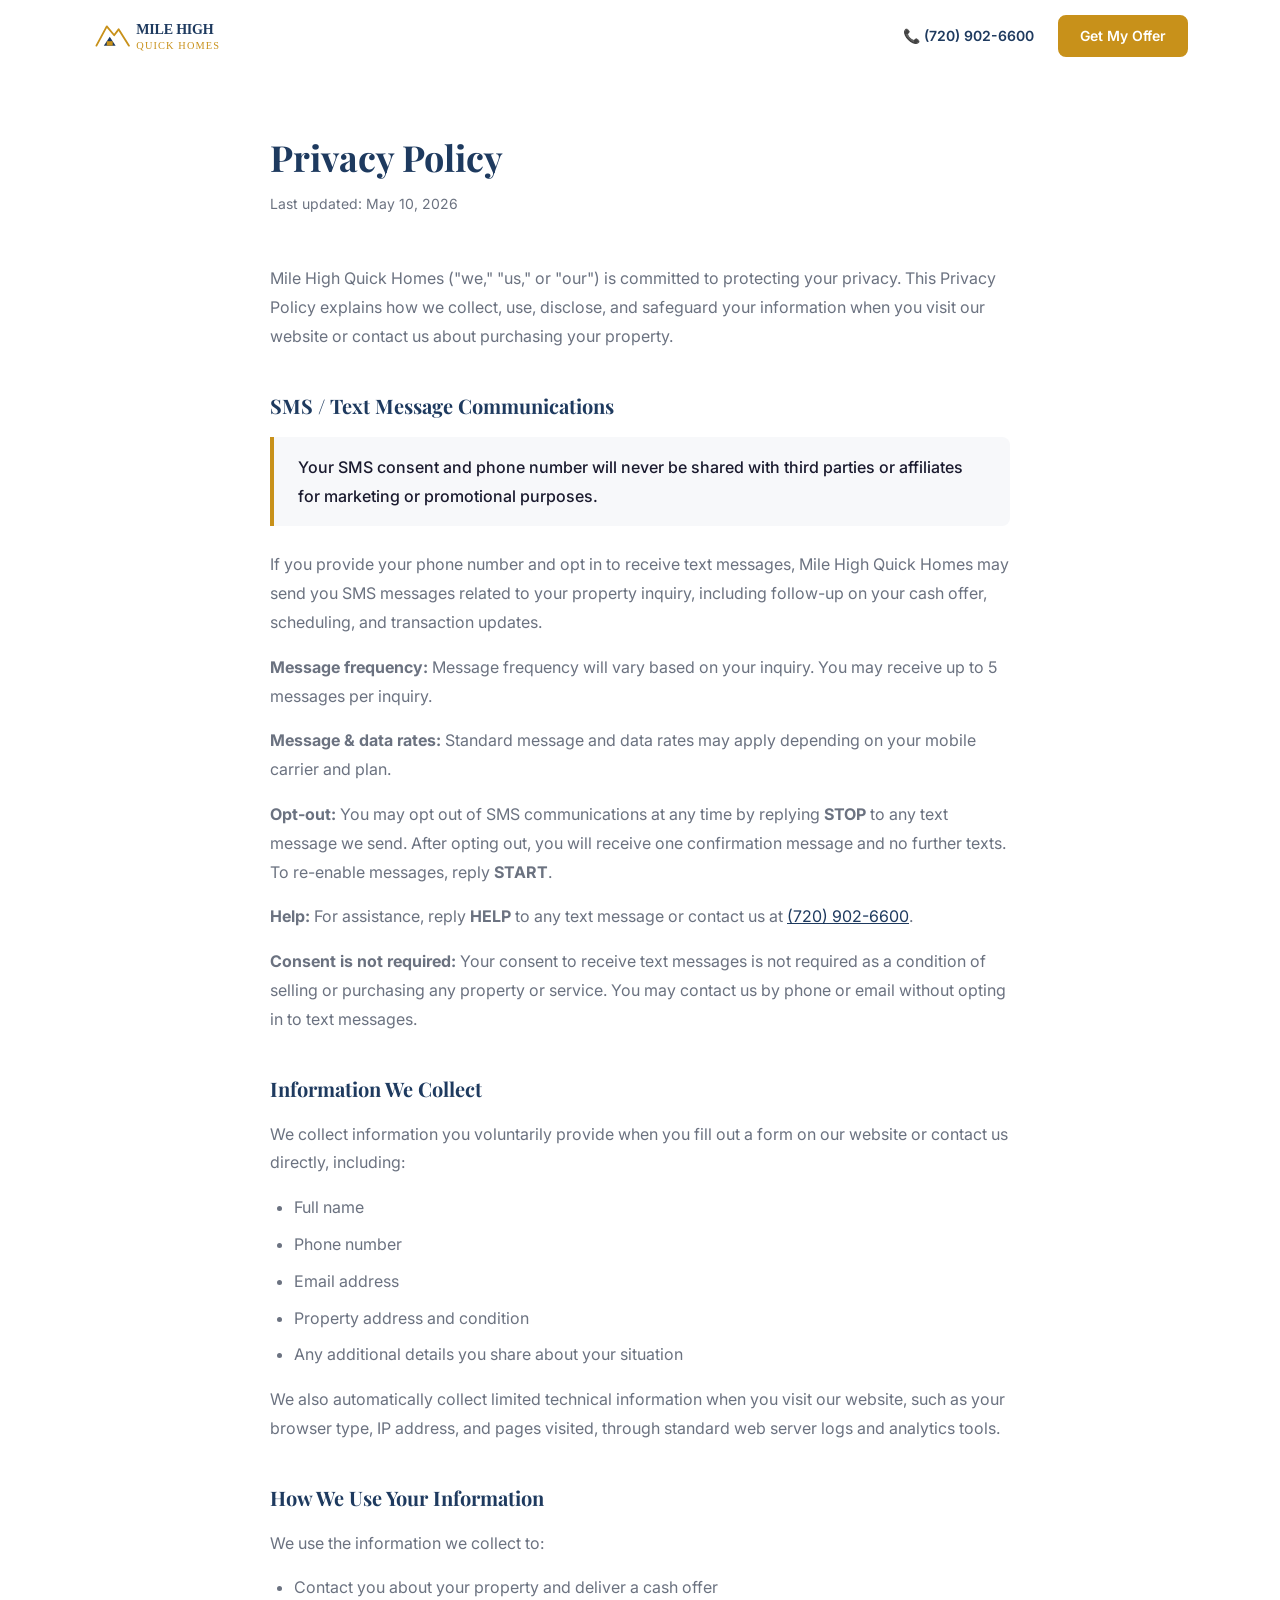
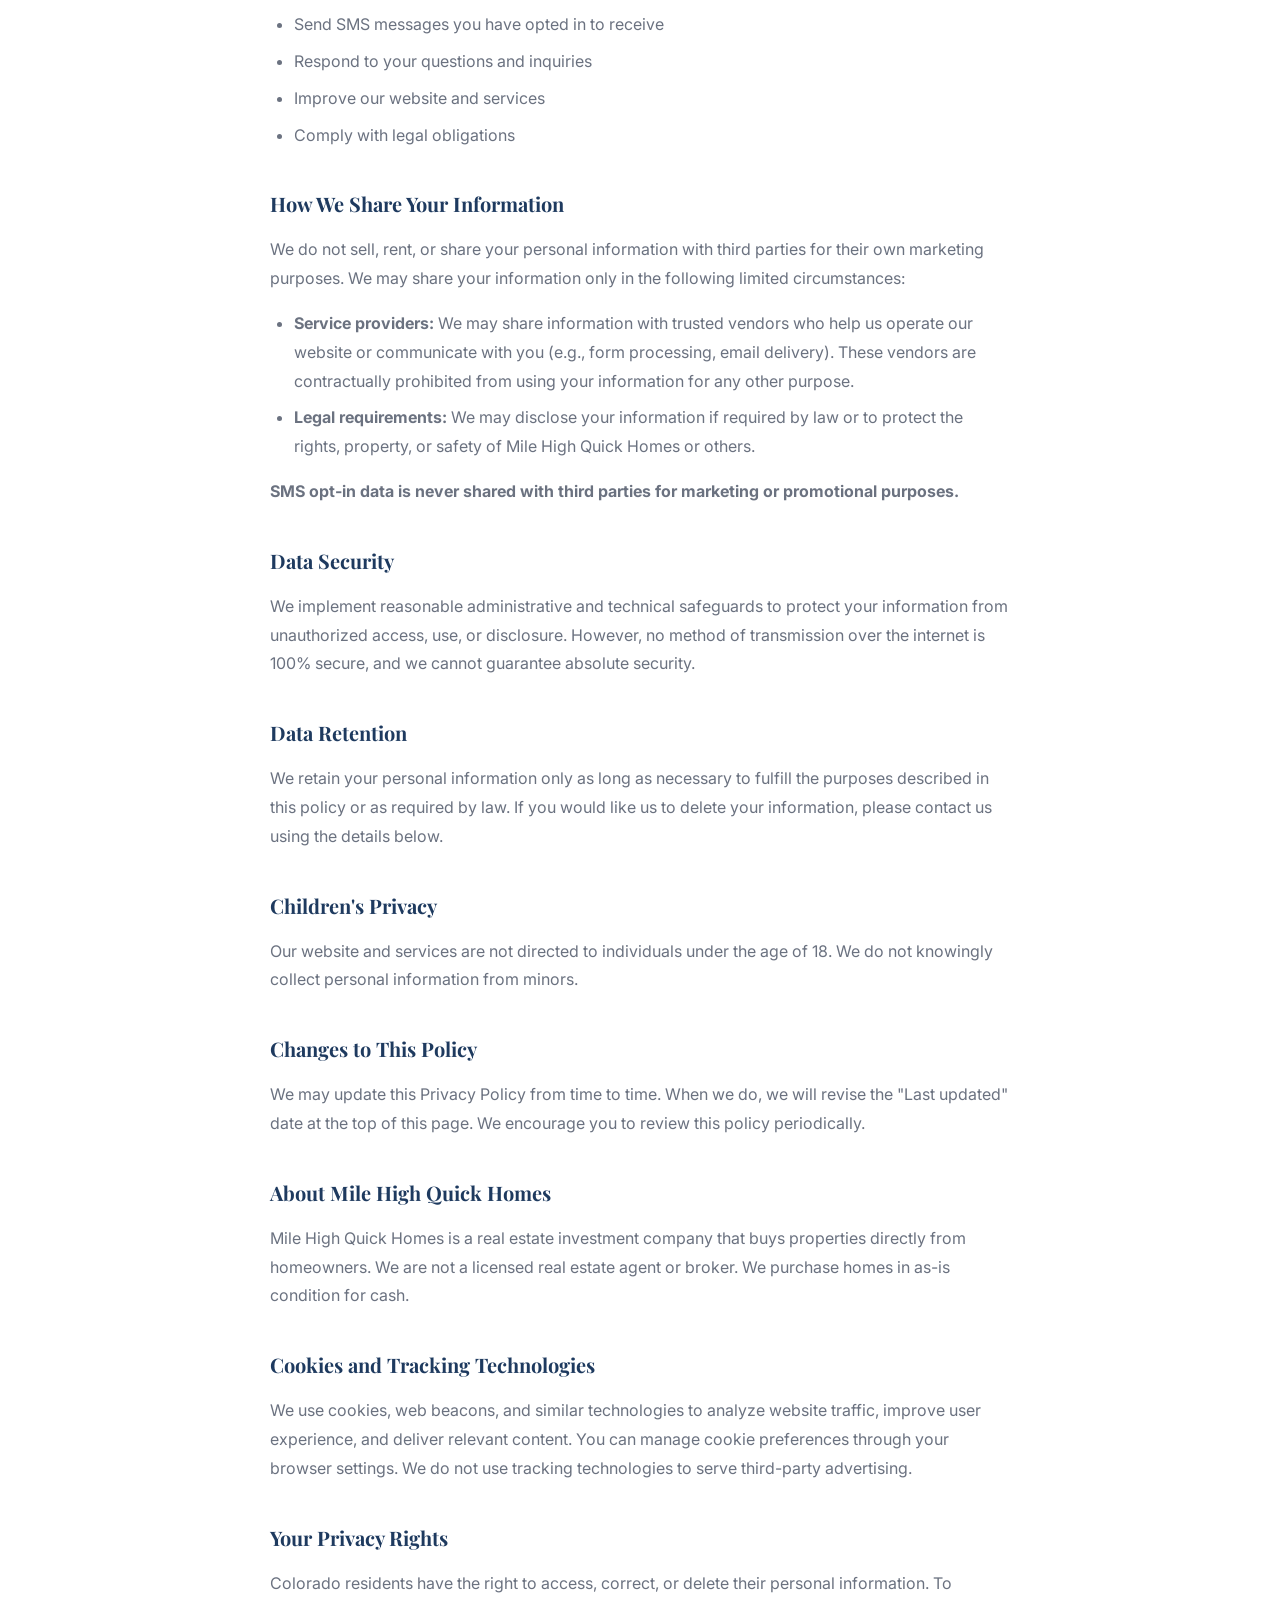
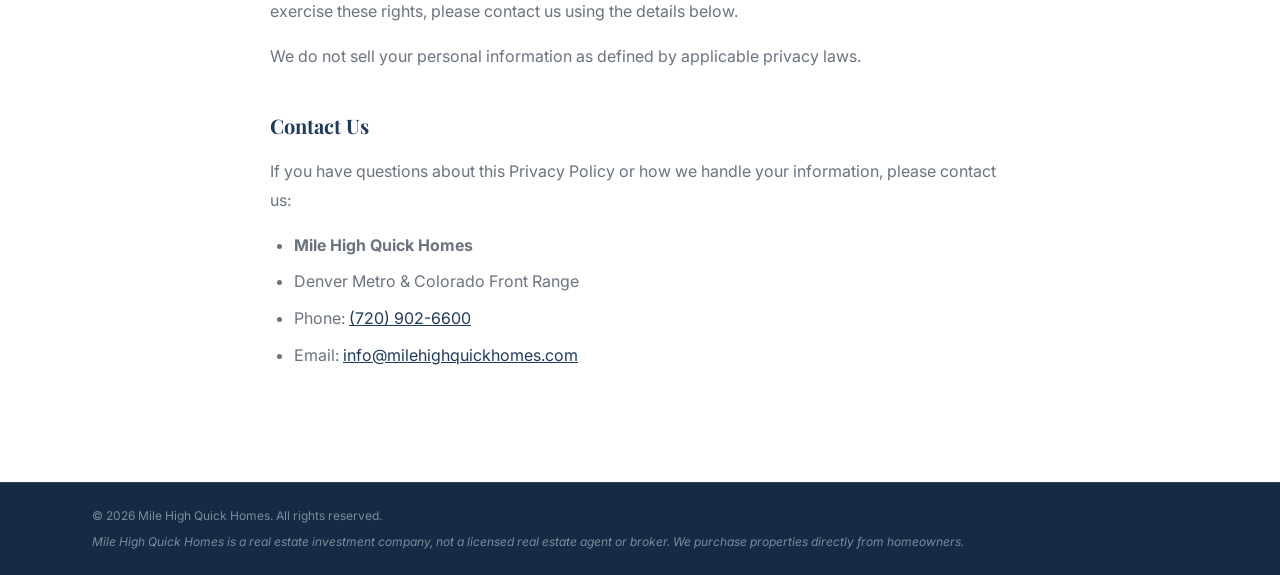
==== commit 3bf52a53: "Update Privacy Policy with cookies, Colorado privacy rights, and business description Co-Authored-By" ====
--- a/privacy-policy.html
+++ b/privacy-policy.html
@@ -195,6 +195,23 @@
 
           <p>We may update this Privacy Policy from time to time. When we do, we will revise the "Last updated" date at the top of this page. We encourage you to review this policy periodically.</p>
 
+          <!-- ── ABOUT ── -->
+          <h2>About Mile High Quick Homes</h2>
+
+          <p>Mile High Quick Homes is a real estate investment company that buys properties directly from homeowners. We are not a licensed real estate agent or broker. We purchase homes in as-is condition for cash.</p>
+
+          <!-- ── COOKIES ── -->
+          <h2>Cookies and Tracking Technologies</h2>
+
+          <p>We use cookies, web beacons, and similar technologies to analyze website traffic, improve user experience, and deliver relevant content. You can manage cookie preferences through your browser settings. We do not use tracking technologies to serve third-party advertising.</p>
+
+          <!-- ── PRIVACY RIGHTS ── -->
+          <h2>Your Privacy Rights</h2>
+
+          <p>Colorado residents have the right to access, correct, or delete their personal information. To exercise these rights, please contact us using the details below.</p>
+
+          <p>We do not sell your personal information as defined by applicable privacy laws.</p>
+
           <!-- ── CONTACT ── -->
           <h2>Contact Us</h2>
 
